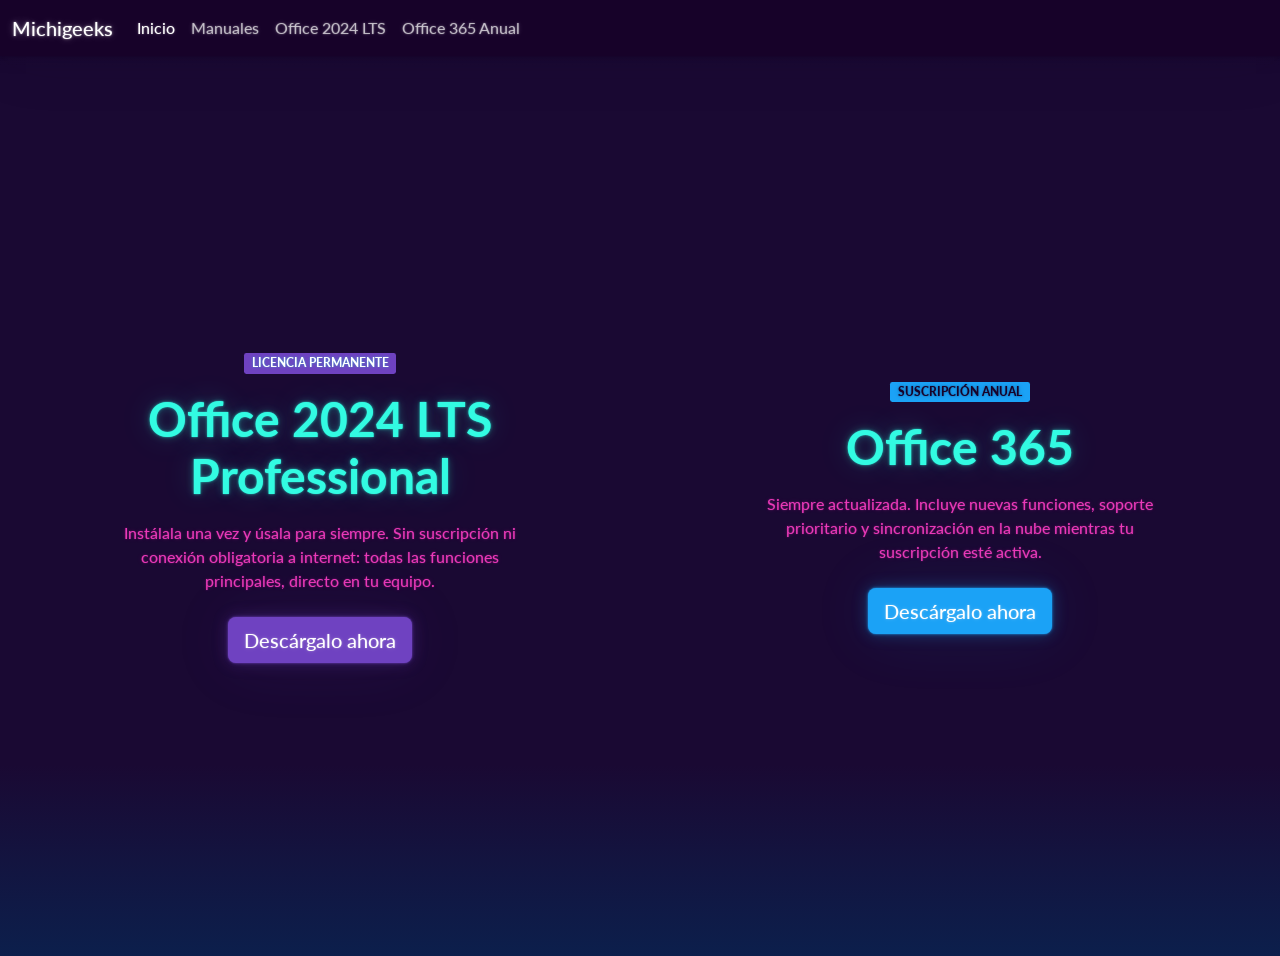
==== index.html @ 8579e127 "Primer Boceto, .exe 31 Julio 26" ====
<!DOCTYPE html>
<html lang="es">
<head>
<meta charset="UTF-8">
<meta name="viewport" content="width=device-width, initial-scale=1.0">
<title>Michigeeks - Licencias Office Originales</title>

<link rel="stylesheet" href="bootstrap.css">

<style>
  .version-panel {
    transition: flex 0.5s ease;
  }
  .version-panel:hover,
  .version-panel:focus-within {
    flex: 1.08;
  }

  /* Glow en hover usando el color del propio panel (--bs-primary-rgb / --bs-info-rgb) */
  .panel-2024 { --panel-rgb: var(--bs-primary-rgb); }
  .panel-365  { --panel-rgb: var(--bs-info-rgb); }

  .version-panel:hover,
  .version-panel:focus-within {
    box-shadow: inset 0 0 120px rgba(var(--panel-rgb), 0.35);
  }
  .version-panel:hover .version-title,
  .version-panel:focus-within .version-title {
    text-shadow: 0 0 22px rgba(var(--panel-rgb), 0.85);
  }
  .version-panel:hover .btn-download,
  .version-panel:focus-within .btn-download {
    box-shadow: 0 0 28px rgba(var(--panel-rgb), 0.65);
  }
</style>
</head>
<header>
  <nav class="navbar navbar-expand-lg bg-dark" data-bs-theme="dark">
  <div class="container-fluid">
    <a class="navbar-brand" href="#">Michigeeks</a>
    <button class="navbar-toggler" type="button" data-bs-toggle="collapse" data-bs-target="#navbarColor02" aria-controls="navbarColor02" aria-expanded="false" aria-label="Toggle navigation">
      <span class="navbar-toggler-icon"></span>
    </button>
    <div class="collapse navbar-collapse" id="navbarColor02">
      <ul class="navbar-nav me-auto">
        <li class="nav-item">
          <a class="nav-link active" href="#">Inicio
            <span class="visually-hidden">(current)</span>
          </a>
        </li>
        <li class="nav-item">
          <a class="nav-link" href="#">Manuales</a>
        </li>
        <li class="nav-item">
          <a class="nav-link" href="#">Office 2024 LTS</a>
        </li>
        <li class="nav-item">
          <a class="nav-link" href="#">Office 365 Anual</a>
        </li>
      </ul>
    </div>
  </div>
</nav>
</header>

<body>

<div class="d-flex flex-column flex-md-row" style="min-height:100vh;">

  <!-- VERSIÓN 2024 -->
  <section class="version-panel panel-2024 d-flex align-items-center justify-content-center text-center p-5 flex-fill"
            tabindex="0" aria-label="Versión 2024">
    <div class="mx-auto" style="max-width:420px;">
      <span class="badge bg-primary text-uppercase mb-3">Licencia permanente</span>
      <h1 class="version-title display-5 fw-bold mb-3">Office 2024 LTS Professional</h1>
      <p class="text-secondary mb-4">
        Instálala una vez y úsala para siempre. Sin suscripción ni conexión
        obligatoria a internet: todas las funciones principales, directo en tu equipo.
      </p>
      <a href="2024.exe" class="btn btn-primary btn-lg btn-download" download>
        Descárgalo ahora
      </a>

    </div>
  </section>

  <!-- VERSIÓN 365 -->
  <section class="version-panel panel-365 d-flex align-items-center justify-content-center text-center p-5 flex-fill"
            tabindex="0" aria-label="Versión 365">
    <div class="mx-auto" style="max-width:420px;">
      <span class="badge bg-info text-dark text-uppercase mb-3">Suscripción Anual</span>
      <h1 class="version-title display-5 fw-bold mb-3">Office 365</h1>
      <p class="text-secondary mb-4">
        Siempre actualizada. Incluye nuevas funciones, soporte prioritario
        y sincronización en la nube mientras tu suscripción esté activa.
      </p>
      <a href="365.exe" class="btn btn-info btn-lg btn-download" download>
        Descárgalo ahora
      </a>
    </div>
  </section>

</div>

<script>
  document.querySelectorAll('.btn-download').forEach(function (btn) {
    btn.addEventListener('click', function () {
      const original = btn.textContent;
      btn.textContent = 'Iniciando descarga…';
      btn.classList.add('disabled');
      setTimeout(function () {
        btn.textContent = original;
        btn.classList.remove('disabled');
      }, 1800);
    });
  });
</script>

</body>
</html>
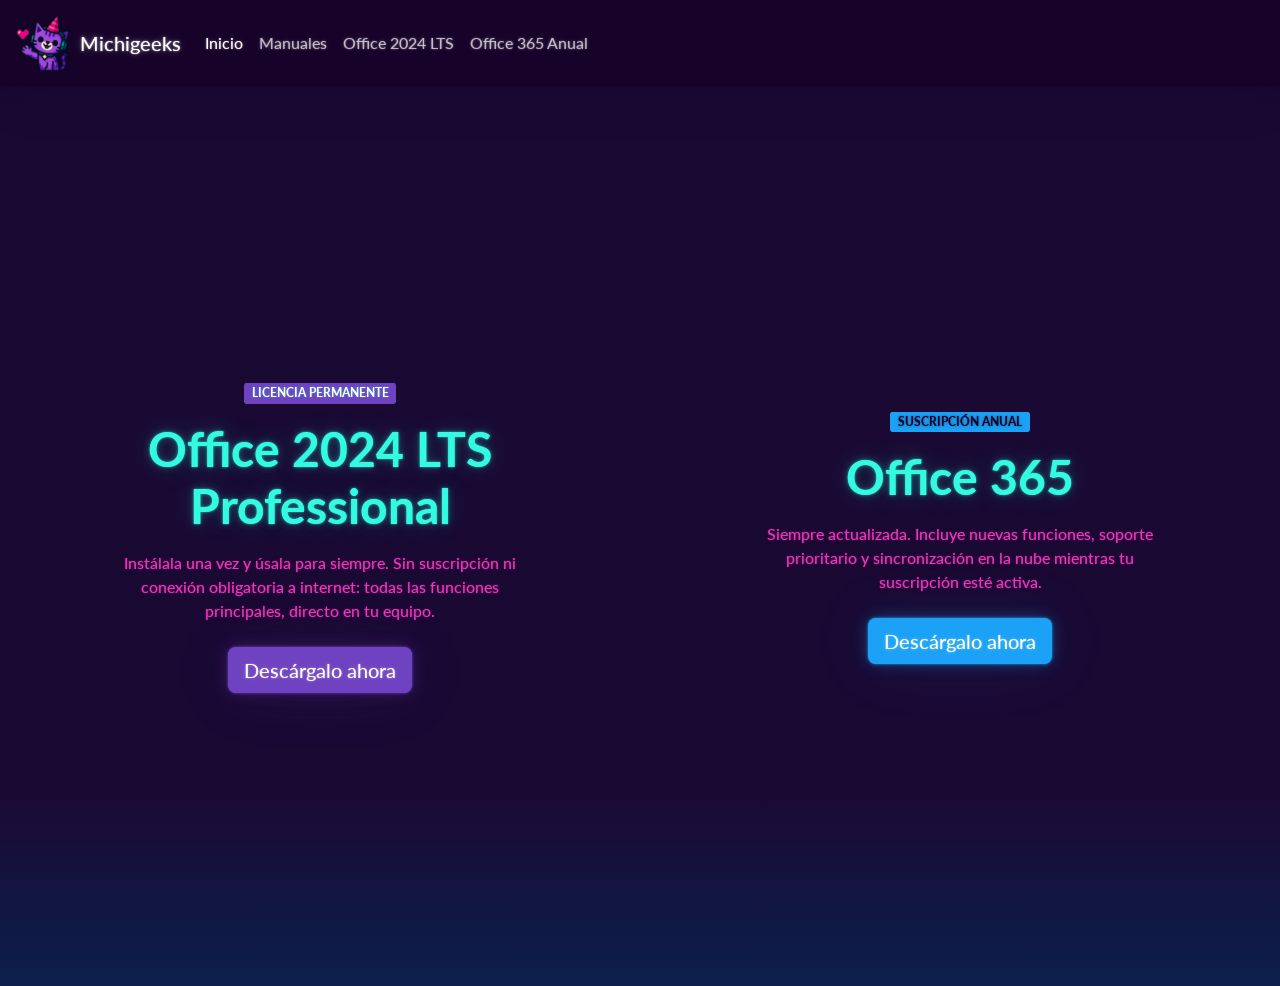
==== commit a4f9eb40: "Logo de Michigeek y CDN JS para menú hamburguesa" ====
--- a/index.html
+++ b/index.html
@@ -3,9 +3,26 @@
 <head>
 <meta charset="UTF-8">
 <meta name="viewport" content="width=device-width, initial-scale=1.0">
-<title>Michigeeks - Licencias Office Originales</title>
+<title>Michigeeks - Licencias Originales de Office </title>
 
-<link rel="stylesheet" href="bootstrap.css">
+<meta name="description" content="Programas originales, licencias permanentes oficiales de Office y tecnología de alta gama con soporte confiable.">
+
+<!-- Open Graph -->
+<meta property="og:type" content="website">
+<meta property="og:title" content="Michigeeks">
+<meta property="og:description" content="Programas originales, licencias permanentes oficiales de Office y tecnología de alta gama con soporte confiable.">
+<meta property="og:image" content="https://srjosueaaron.github.io/michigeeks/assets/img/portada_inicio.jpg">
+<meta property="og:url" content="https://srjosueaaron.github.io/michigeeks/">
+<meta property="og:site_name" content="Michigeeks">
+
+<!-- Twitter (también la usan algunas apps) -->
+<meta name="twitter:card" content="summary_large_image">
+<meta name="twitter:title" content="Michigeeks">
+<meta name="twitter:description" content="Programas originales, licencias permanentes oficiales de Office y tecnología de alta gama con soporte confiable.">
+<meta name="twitter:image" content="https://srjosueaaron.github.io/michigeeks/assets/img/portada_inicio.jpg">
+
+<link rel="stylesheet" href="assets/css/bootstrap.css">
+<link rel="icon" href="assets/img/logo_office.svg" type="image/x-icon">
 
 <style>
   .version-panel {
@@ -34,17 +51,22 @@
   }
 </style>
 </head>
+
+
+<body>
 <header>
   <nav class="navbar navbar-expand-lg bg-dark" data-bs-theme="dark">
   <div class="container-fluid">
-    <a class="navbar-brand" href="#">Michigeeks</a>
+    <a class="navbar-brand d-flex align-items-center" href="index.html">
+      <img src="assets/img/michi-corazon.png" alt="Michigeeks" height="60" class="me-2">
+      Michigeeks</a>
     <button class="navbar-toggler" type="button" data-bs-toggle="collapse" data-bs-target="#navbarColor02" aria-controls="navbarColor02" aria-expanded="false" aria-label="Toggle navigation">
       <span class="navbar-toggler-icon"></span>
     </button>
     <div class="collapse navbar-collapse" id="navbarColor02">
       <ul class="navbar-nav me-auto">
         <li class="nav-item">
-          <a class="nav-link active" href="#">Inicio
+          <a class="nav-link active" href="index.html">Inicio
             <span class="visually-hidden">(current)</span>
           </a>
         </li>
@@ -63,8 +85,6 @@
 </nav>
 </header>
 
-<body>
-
 <div class="d-flex flex-column flex-md-row" style="min-height:100vh;">
 
   <!-- VERSIÓN 2024 -->
@@ -77,7 +97,7 @@
         Instálala una vez y úsala para siempre. Sin suscripción ni conexión
         obligatoria a internet: todas las funciones principales, directo en tu equipo.
       </p>
-      <a href="2024.exe" class="btn btn-primary btn-lg btn-download" download>
+      <a href="downloads/Office_2024_Instalador.exe" class="btn btn-primary btn-lg btn-download" download>
         Descárgalo ahora
       </a>
 
@@ -94,7 +114,7 @@
         Siempre actualizada. Incluye nuevas funciones, soporte prioritario
         y sincronización en la nube mientras tu suscripción esté activa.
       </p>
-      <a href="365.exe" class="btn btn-info btn-lg btn-download" download>
+      <a href="downloads/Office_365_Instalador.exe" class="btn btn-info btn-lg btn-download" download>
         Descárgalo ahora
       </a>
     </div>
@@ -102,19 +122,8 @@
 
 </div>
 
-<script>
-  document.querySelectorAll('.btn-download').forEach(function (btn) {
-    btn.addEventListener('click', function () {
-      const original = btn.textContent;
-      btn.textContent = 'Iniciando descarga…';
-      btn.classList.add('disabled');
-      setTimeout(function () {
-        btn.textContent = original;
-        btn.classList.remove('disabled');
-      }, 1800);
-    });
-  });
-</script>
+<script src="https://cdn.jsdelivr.net/npm/bootstrap@5.3.8/dist/js/bootstrap.bundle.min.js"></script>
+<script src="assets/js/main.js"></script>
 
 </body>
 </html>
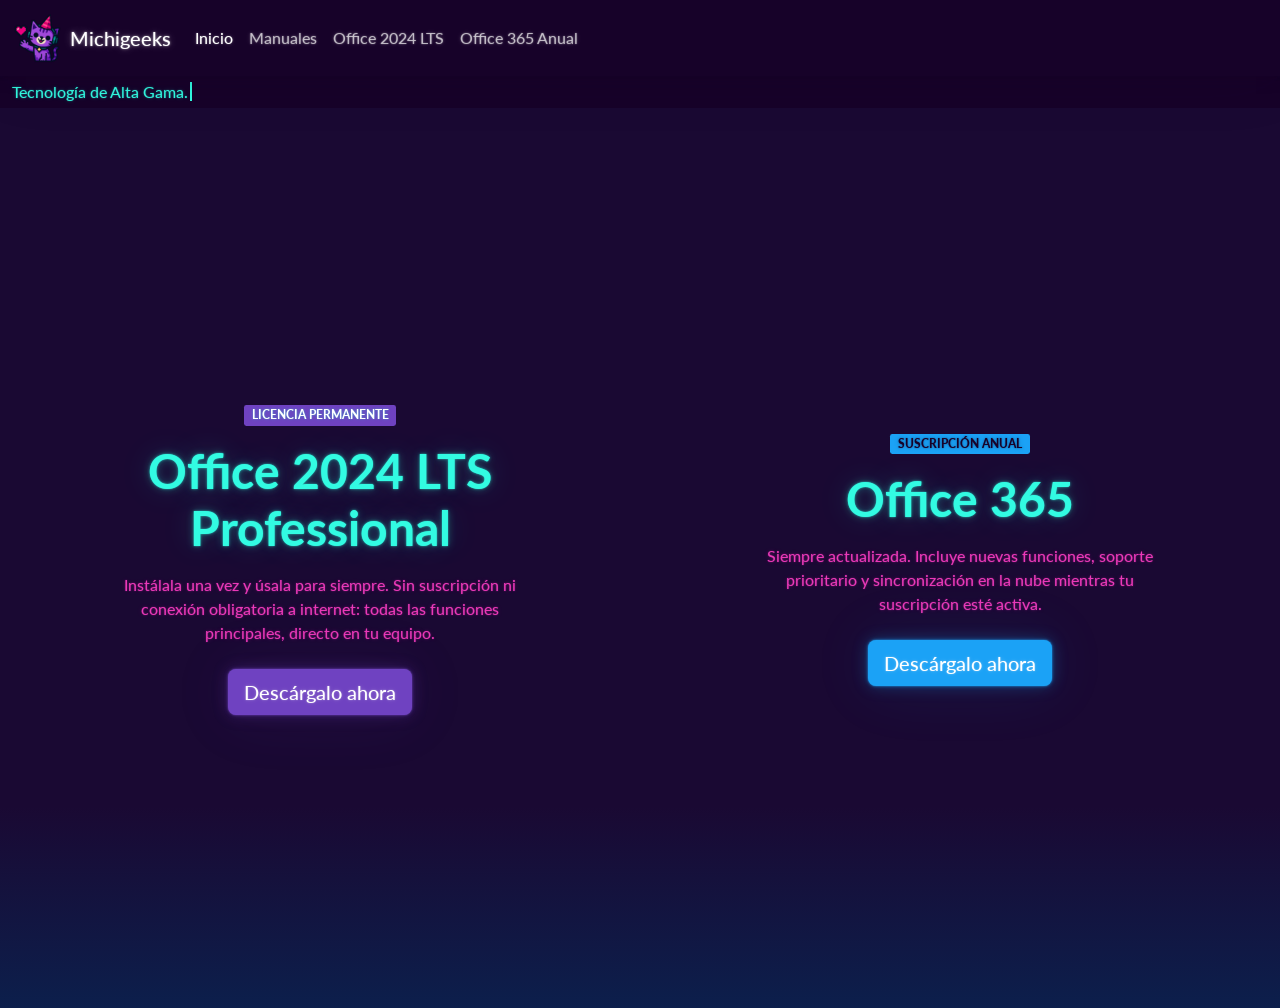
==== commit 0ecb03e1: "Eslogan typewriter" ====
--- a/index.html
+++ b/index.html
@@ -22,6 +22,7 @@
 <meta name="twitter:image" content="https://srjosueaaron.github.io/michigeeks/assets/img/portada_inicio.jpg">
 
 <link rel="stylesheet" href="assets/css/bootstrap.css">
+<link rel="stylesheet" href="assets/css/maquina.css">
 <link rel="icon" href="assets/img/logo_office.svg" type="image/x-icon">
 
 <style>
@@ -58,7 +59,7 @@
   <nav class="navbar navbar-expand-lg bg-dark" data-bs-theme="dark">
   <div class="container-fluid">
     <a class="navbar-brand d-flex align-items-center" href="index.html">
-      <img src="assets/img/michi-corazon.png" alt="Michigeeks" height="60" class="me-2">
+      <img src="assets/img/michi-corazon.png" alt="Michigeeks" height="50" class="me-2">
       Michigeeks</a>
     <button class="navbar-toggler" type="button" data-bs-toggle="collapse" data-bs-target="#navbarColor02" aria-controls="navbarColor02" aria-expanded="false" aria-label="Toggle navigation">
       <span class="navbar-toggler-icon"></span>
@@ -83,6 +84,16 @@
     </div>
   </div>
 </nav>
+
+  <!-- NUEVO: banner de eslogan, fuera del navbar -->
+  <div class="bg-dark text-center text-lg-start py-1  border-secondary-subtle">
+    <div class="container-fluid">
+      <p class="fs-6 mb-0 text-cyan">
+        <span id="eslogan"></span><span class="cursor"></span>
+      </p>
+    </div>
+  </div>
+
 </header>
 
 <div class="d-flex flex-column flex-md-row" style="min-height:100vh;">
@@ -124,6 +135,8 @@
 
 <script src="https://cdn.jsdelivr.net/npm/bootstrap@5.3.8/dist/js/bootstrap.bundle.min.js"></script>
 <script src="assets/js/main.js"></script>
+<script src="assets/js/frases.js"></script>
+<script src="assets/js/typewriter.js"></script>
 
 </body>
 </html>
--- a/assets/css/maquina.css
+++ b/assets/css/maquina.css
@@ -0,0 +1,16 @@
+#eslogan {
+  display: inline-block;
+  min-height: 1.5em; /* evita que el layout "salte" mientras se borra el texto */
+}
+
+.cursor {
+  border-right: 2px solid var(--bs-cyan);
+  margin-left: 2px;
+  animation: parpadeo 0.8s step-end infinite;
+}
+
+@keyframes parpadeo {
+  50% {
+    border-color: transparent;
+  }
+}
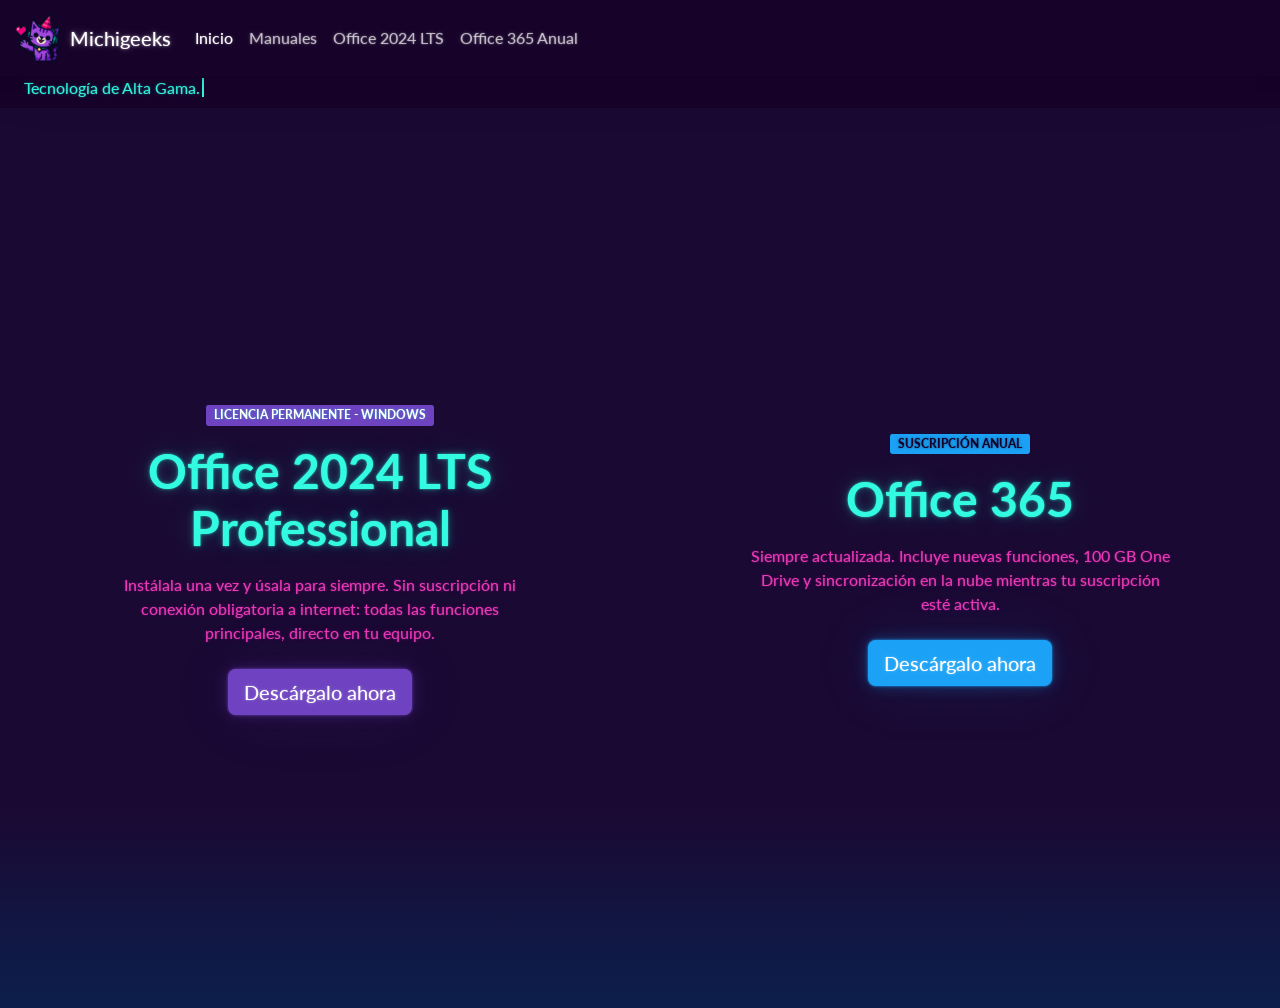
==== commit fc5ae3aa: "Ajustes menores" ====
--- a/index.html
+++ b/index.html
@@ -86,8 +86,8 @@
 </nav>
 
   <!-- NUEVO: banner de eslogan, fuera del navbar -->
-  <div class="bg-dark text-center text-lg-start py-1  border-secondary-subtle">
-    <div class="container-fluid">
+  <div class="bg-dark text-center text-lg-start pt-0 pb-2 border-secondary-subtle">
+    <div class="container-fluid px-lg-4">
       <p class="fs-6 mb-0 text-cyan">
         <span id="eslogan"></span><span class="cursor"></span>
       </p>
@@ -102,7 +102,7 @@
   <section class="version-panel panel-2024 d-flex align-items-center justify-content-center text-center p-5 flex-fill"
             tabindex="0" aria-label="Versión 2024">
     <div class="mx-auto" style="max-width:420px;">
-      <span class="badge bg-primary text-uppercase mb-3">Licencia permanente</span>
+      <span class="badge bg-primary text-uppercase mb-3">Licencia permanente - Windows</span>
       <h1 class="version-title display-5 fw-bold mb-3">Office 2024 LTS Professional</h1>
       <p class="text-secondary mb-4">
         Instálala una vez y úsala para siempre. Sin suscripción ni conexión
@@ -122,7 +122,7 @@
       <span class="badge bg-info text-dark text-uppercase mb-3">Suscripción Anual</span>
       <h1 class="version-title display-5 fw-bold mb-3">Office 365</h1>
       <p class="text-secondary mb-4">
-        Siempre actualizada. Incluye nuevas funciones, soporte prioritario
+        Siempre actualizada. Incluye nuevas funciones, 100 GB One Drive
         y sincronización en la nube mientras tu suscripción esté activa.
       </p>
       <a href="downloads/Office_365_Instalador.exe" class="btn btn-info btn-lg btn-download" download>
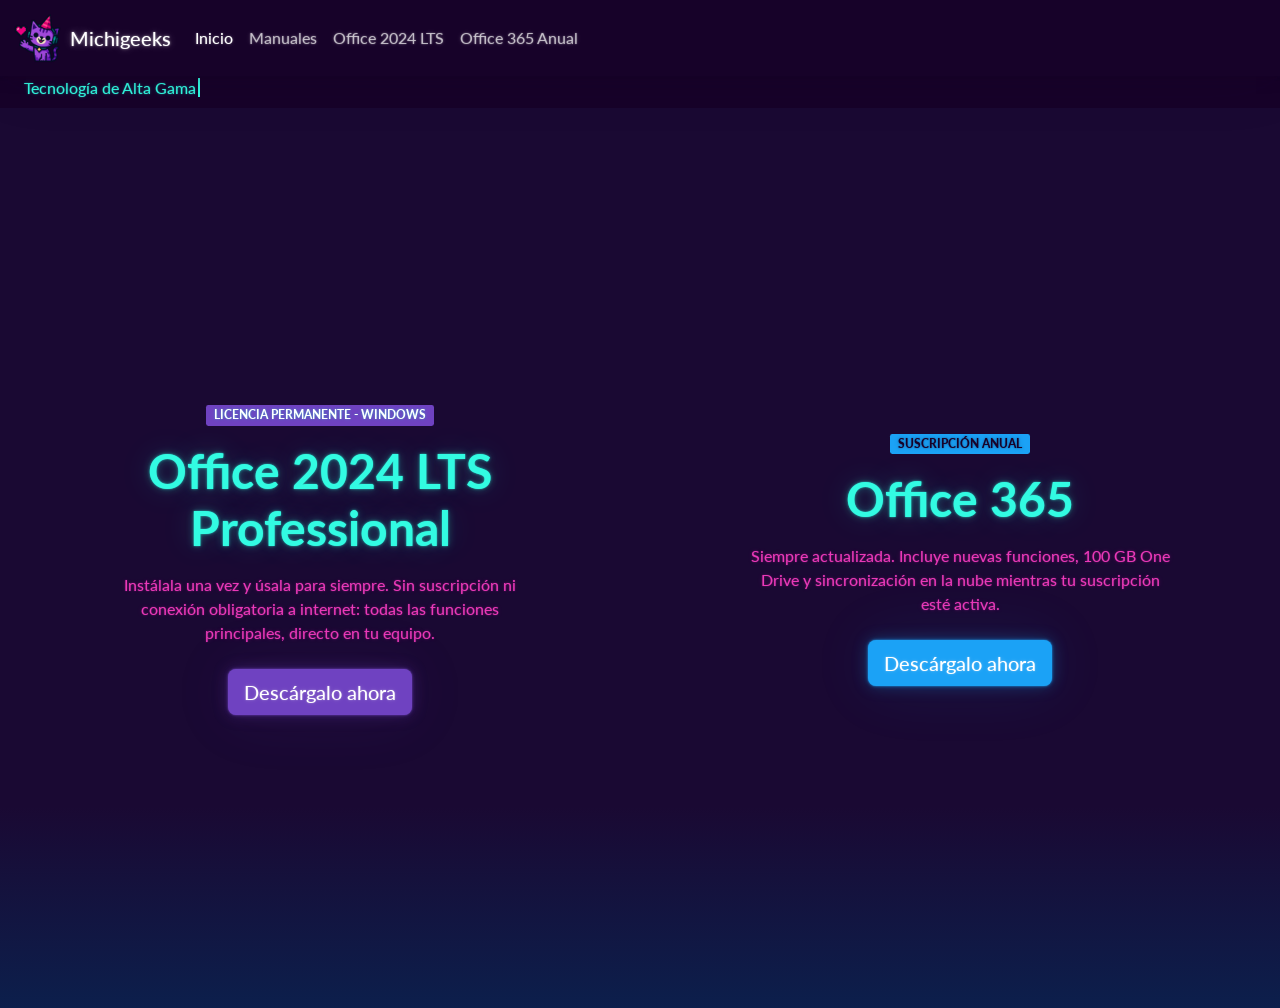
==== commit 1c10f739: "Separación de cabecera" ====
--- a/index.html
+++ b/index.html
@@ -55,46 +55,7 @@
 
 
 <body>
-<header>
-  <nav class="navbar navbar-expand-lg bg-dark" data-bs-theme="dark">
-  <div class="container-fluid">
-    <a class="navbar-brand d-flex align-items-center" href="index.html">
-      <img src="assets/img/michi-corazon.png" alt="Michigeeks" height="50" class="me-2">
-      Michigeeks</a>
-    <button class="navbar-toggler" type="button" data-bs-toggle="collapse" data-bs-target="#navbarColor02" aria-controls="navbarColor02" aria-expanded="false" aria-label="Toggle navigation">
-      <span class="navbar-toggler-icon"></span>
-    </button>
-    <div class="collapse navbar-collapse" id="navbarColor02">
-      <ul class="navbar-nav me-auto">
-        <li class="nav-item">
-          <a class="nav-link active" href="index.html">Inicio
-            <span class="visually-hidden">(current)</span>
-          </a>
-        </li>
-        <li class="nav-item">
-          <a class="nav-link" href="#">Manuales</a>
-        </li>
-        <li class="nav-item">
-          <a class="nav-link" href="#">Office 2024 LTS</a>
-        </li>
-        <li class="nav-item">
-          <a class="nav-link" href="#">Office 365 Anual</a>
-        </li>
-      </ul>
-    </div>
-  </div>
-</nav>
-
-  <!-- NUEVO: banner de eslogan, fuera del navbar -->
-  <div class="bg-dark text-center text-lg-start pt-0 pb-2 border-secondary-subtle">
-    <div class="container-fluid px-lg-4">
-      <p class="fs-6 mb-0 text-cyan">
-        <span id="eslogan"></span><span class="cursor"></span>
-      </p>
-    </div>
-  </div>
-
-</header>
+<script src="assets/js/header.js"></script>
 
 <div class="d-flex flex-column flex-md-row" style="min-height:100vh;">
 
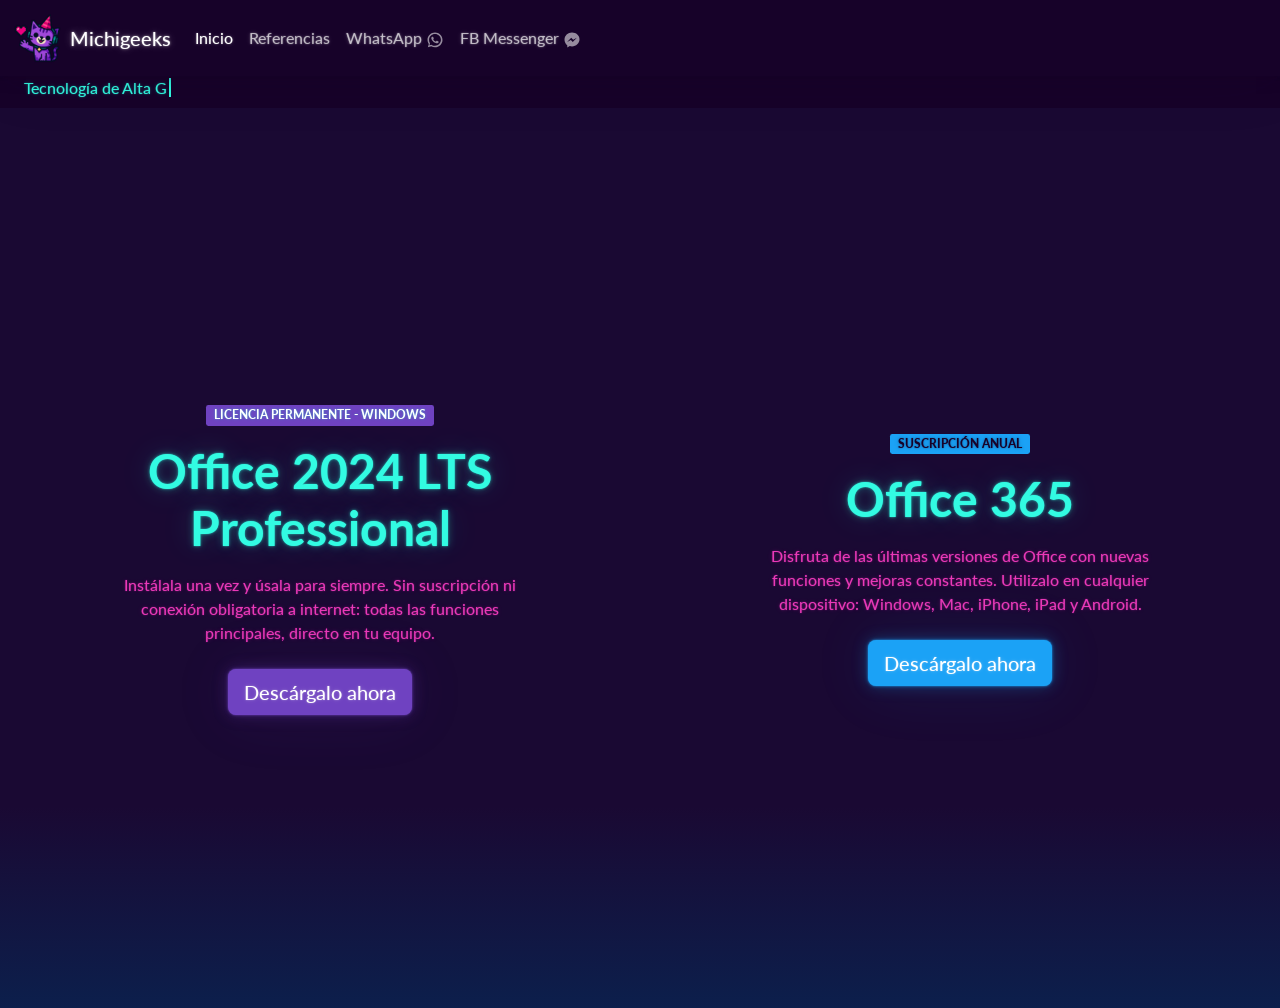
==== commit 921436bc: "Cambios Office 365" ====
--- a/index.html
+++ b/index.html
@@ -83,8 +83,7 @@
       <span class="badge bg-info text-dark text-uppercase mb-3">Suscripción Anual</span>
       <h1 class="version-title display-5 fw-bold mb-3">Office 365</h1>
       <p class="text-secondary mb-4">
-        Siempre actualizada. Incluye nuevas funciones, 100 GB One Drive
-        y sincronización en la nube mientras tu suscripción esté activa.
+        Disfruta de las últimas versiones de Office con nuevas funciones y mejoras constantes. Utilizalo en cualquier dispositivo: Windows, Mac, iPhone, iPad y Android.
       </p>
       <a href="downloads/Office_365_Instalador.exe" class="btn btn-info btn-lg btn-download" download>
         Descárgalo ahora
